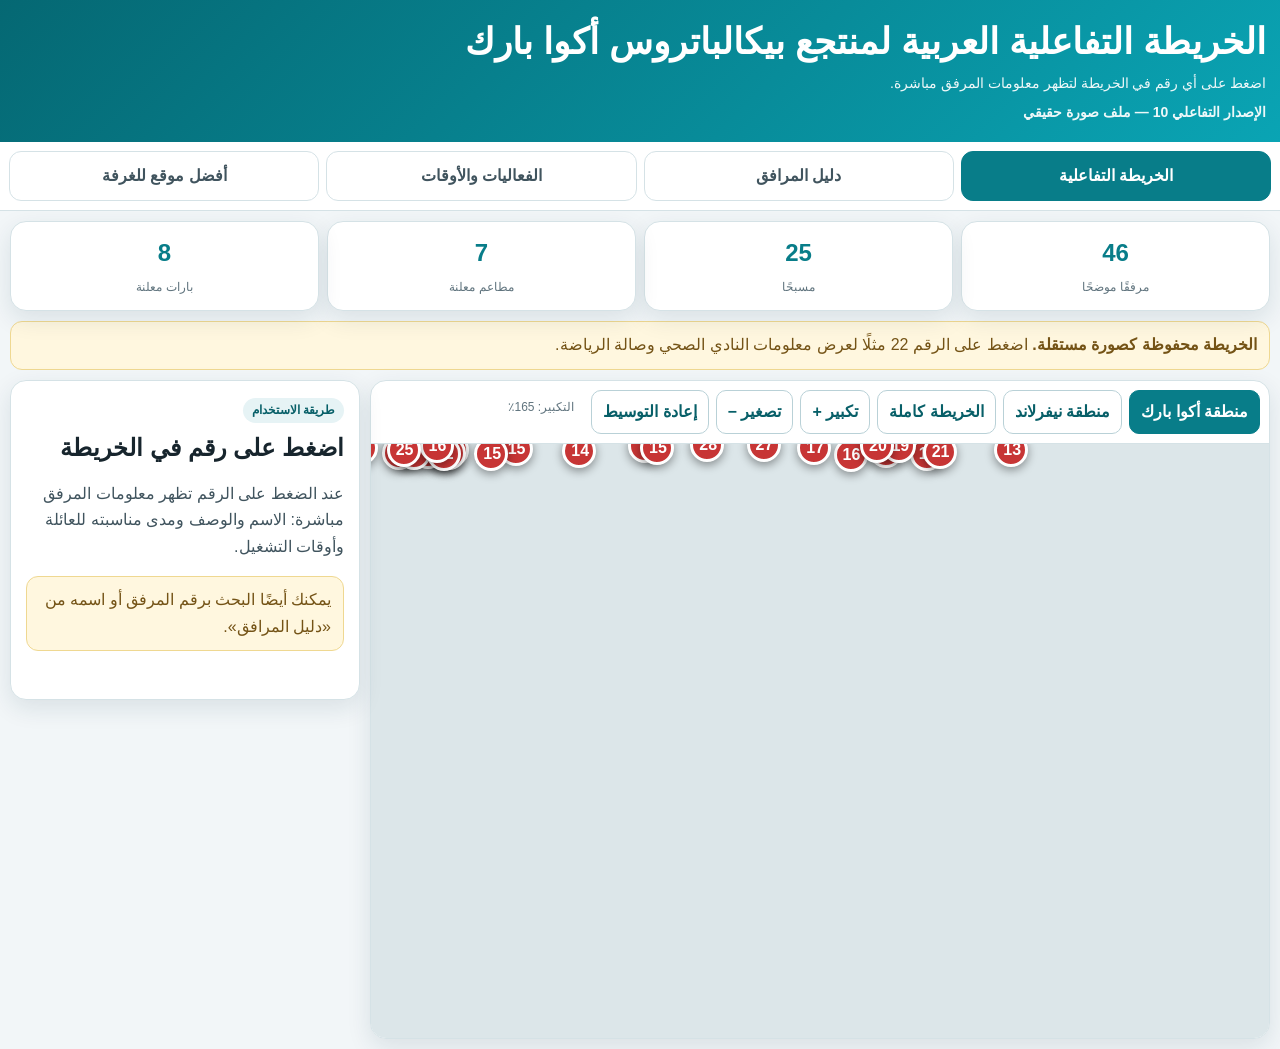
==== interactive-v10.html @ 192f9cc9 "نشر الإصدار 10 بملف صورة حقيقي" ====
<!doctype html>
<html lang="ar" dir="rtl">
<head>
<meta charset="utf-8">
<meta name="viewport" content="width=device-width,initial-scale=1,viewport-fit=cover">
<meta name="theme-color" content="#087d89">
<meta http-equiv="Cache-Control" content="no-cache, no-store, must-revalidate">
<meta http-equiv="Pragma" content="no-cache">
<meta http-equiv="Expires" content="0">
<title>الخريطة التفاعلية العربية لمنتجع بيكالباتروس أكوا بارك</title>
<link rel="stylesheet" href="style.css?v=10">
<style>.map-title{display:none!important}@media(max-width:680px){.hotspot{width:30px;height:30px;border-width:2px;font-size:12px}.map-viewport{min-height:440px}}</style>
</head>
<body>
<header class="hero"><div><h1>الخريطة التفاعلية العربية لمنتجع بيكالباتروس أكوا بارك</h1><p>اضغط على أي رقم في الخريطة لتظهر معلومات المرفق مباشرة.</p><p style="margin-top:6px;font-weight:800">الإصدار التفاعلي 10 — ملف صورة حقيقي</p></div></header>
<div class="tabs-wrap"><nav class="tabs">
<button class="tab active" data-view="mapView">الخريطة التفاعلية</button>
<button class="tab" data-view="facilitiesView">دليل المرافق</button>
<button class="tab" data-view="eventsView">الفعاليات والأوقات</button>
<button class="tab" data-view="roomView">أفضل موقع للغرفة</button>
</nav></div>
<main>
<section id="mapView" class="view active">
<div class="stats"><div class="card stat"><b>46</b><span>مرفقًا موضحًا</span></div><div class="card stat"><b>25</b><span>مسبحًا</span></div><div class="card stat"><b>7</b><span>مطاعم معلنة</span></div><div class="card stat"><b>8</b><span>بارات معلنة</span></div></div>
<div id="mapNotice" class="notice"><b>الخريطة محفوظة كصورة مستقلة.</b> اضغط على الرقم 22 مثلًا لعرض معلومات النادي الصحي وصالة الرياضة.</div>
<div class="map-layout">
<div class="card map-card">
<div class="map-toolbar">
<button class="tool primary" id="aquaBtn">منطقة أكوا بارك</button><button class="tool" id="neverBtn">منطقة نيفرلاند</button><button class="tool" id="fullBtn">الخريطة كاملة</button>
<button class="tool" id="zoomIn">تكبير +</button><button class="tool" id="zoomOut">تصغير −</button><button class="tool" id="resetBtn">إعادة التوسيط</button><div id="zoomInfo" class="zoom-info">التكبير: 100٪</div>
</div>
<div id="viewport" class="map-viewport"><div id="stage" class="map-stage"><img id="mapImage" src="map-v10.webp?v=10" alt="خريطة عربية لمنتجع بيكالباتروس أكوا بارك شرم الشيخ"></div></div>
</div>
<aside id="detail" class="card detail"><span class="pill">طريقة الاستخدام</span><h2>اضغط على رقم في الخريطة</h2><p>عند الضغط على الرقم تظهر معلومات المرفق مباشرة: الاسم والوصف ومدى مناسبته للعائلة وأوقات التشغيل.</p><div class="notice">يمكنك أيضًا البحث برقم المرفق أو اسمه من «دليل المرافق».</div></aside>
</div>
</section>
<section id="facilitiesView" class="view"><h2>دليل المرافق</h2><input id="search" class="search" type="search" placeholder="ابحث برقم المرفق أو اسمه: 22، مسبح، مطعم، عيادة..."><div id="filters" class="filters"></div><div id="facilityGrid" class="grid"></div></section>
<section id="eventsView" class="view"><h2>الفعاليات وأوقات التشغيل</h2><div class="notice">الأوقات الخضراء منشورة رسميًا، بينما بقية المواعيد تحتاج إلى تأكيد من الاستقبال.</div><div id="eventGrid" class="events"></div></section>
<section id="roomView" class="view"><div class="room"><div class="card box"><span class="pill">التوصية الأولى</span><h2>الدور الأرضي في منطقة غرف 7xxx</h2><p>أفضل توازن بين القرب من الألعاب والمسابح وبين الهدوء النسبي. اطلب غرفة عائلية مطلة على مسبح، في منتصف المبنى، وليست مواجهة مباشرة للزحاليق الكبيرة أو منصة العروض.</p><div class="rank"><strong>1</strong><div><b>منطقة غرف 7xxx</b><br>الأفضل للعائلة والقرب المتوازن من الخدمات.</div></div><div class="rank"><strong>2</strong><div><b>منطقة غرف 6xxx</b><br>أقرب لبعض الألعاب، لكنها أكثر حركة وضوضاء.</div></div></div><div class="card box"><h3>طلب جاهز للفندق</h3><div id="roomText" class="copybox">نرجو تخصيص غرفة عائلية في الدور الأرضي، مطلة على مسبح، ويفضل في منطقة الغرف التي تبدأ بالرقم 7 وفي منتصف المبنى، بحيث تكون قريبة من أكوا بارك الأطفال والمسابح والمطاعم والمرافق الرئيسية، ولكن ليست مواجهة مباشرة للزحاليق الكبيرة أو مناطق العروض لتجنب الضوضاء. وفي حال عدم التوفر، تكون الأولوية الثانية لمنطقة الغرف التي تبدأ بالرقم 6 في الدور الأرضي. كما نرجو أن تكون الغرف متجاورة إذا كان الحجز يشمل أكثر من غرفة.</div><button class="copy-btn" data-copy="roomText">نسخ طلب الغرفة</button></div></div></section>
</main>
<div id="sheet" class="sheet"><div class="sheet-card"><div class="sheet-head"><div><div id="sheetNumber" class="facility-num"></div><span id="sheetCat" class="pill"></span><h2 id="sheetTitle"></h2></div><button id="closeSheet" class="close" aria-label="إغلاق">×</button></div><p id="sheetDesc"></p><div class="rank"><strong>✓</strong><div><b>مناسبته للعائلة</b><br><span id="sheetFamily"></span></div></div><p><b>أوقات التشغيل:</b> <span id="sheetHours" class="hour"></span></p></div></div>
<script src="data.js?v=10"></script><script src="app.js?v=10"></script>
<script>document.getElementById('mapImage').addEventListener('error',function(){document.getElementById('mapNotice').innerHTML='<b>تعذر تحميل ملف الصورة.</b> أعد فتح الصفحة.'});</script>
</body></html>
---- style.css ----
:root{--brand:#087d89;--brand2:#075f68;--bg:#f2f6f8;--card:#fff;--ink:#17252d;--muted:#60747e;--line:#d5e2e6;--ok:#167348;--warn:#93610e;--danger:#c73535;--shadow:0 8px 25px rgba(17,59,70,.11)}
*{box-sizing:border-box}html{scroll-behavior:smooth;-webkit-text-size-adjust:100%}body{margin:0;background:var(--bg);color:var(--ink);font-family:-apple-system,BlinkMacSystemFont,"Segoe UI",Tahoma,Arial,sans-serif;line-height:1.65}button,input{font:inherit}button{-webkit-tap-highlight-color:transparent}
.hero{background:linear-gradient(135deg,#056873,#0aa4b4);color:#fff;padding:18px 14px}.hero>div,main,.tabs{max-width:1280px;margin:auto}.hero h1{margin:0 0 5px;font-size:clamp(22px,5vw,36px);line-height:1.35}.hero p{margin:0;opacity:.93;font-size:14px}
.tabs-wrap{position:sticky;top:0;z-index:20;background:rgba(255,255,255,.97);border-bottom:1px solid var(--line);backdrop-filter:blur(10px)}.tabs{display:grid;grid-template-columns:repeat(4,1fr);gap:7px;padding:9px}.tab{border:1px solid var(--line);border-radius:12px;background:#fff;color:#40545e;padding:11px 4px;font-weight:800;cursor:pointer}.tab.active{background:var(--brand);color:#fff;border-color:var(--brand)}
main{padding:10px}.view{display:none}.view.active{display:block}.card{background:var(--card);border:1px solid var(--line);border-radius:16px;box-shadow:var(--shadow)}.notice{background:#fff7df;border:1px solid #efd891;color:#745316;border-radius:12px;padding:10px 12px;margin-bottom:10px}.stats{display:grid;grid-template-columns:repeat(4,1fr);gap:8px;margin-bottom:10px}.stat{padding:11px;text-align:center}.stat b{display:block;color:var(--brand);font-size:24px}.stat span{font-size:12px;color:var(--muted)}
.map-layout{display:grid;grid-template-columns:minmax(0,1fr) 350px;gap:10px;align-items:start}.map-card{overflow:hidden}.map-toolbar{display:flex;gap:7px;flex-wrap:wrap;padding:9px;border-bottom:1px solid var(--line)}.tool{border:1px solid #b9d1d7;background:#fff;color:var(--brand2);border-radius:10px;padding:8px 11px;font-weight:800;cursor:pointer}.tool.active,.tool.primary{background:var(--brand);color:#fff;border-color:var(--brand)}.zoom-info{padding:8px 10px;color:var(--muted);font-size:12px}
.map-viewport{height:66vh;min-height:430px;overflow:auto;background:#dce6e9;position:relative;direction:ltr;overscroll-behavior:contain;-webkit-overflow-scrolling:touch;touch-action:pan-x pan-y}.map-stage{position:relative;width:100%;min-width:100%;line-height:0;direction:ltr}.map-stage img{display:block;width:100%;height:auto;user-select:none;-webkit-user-drag:none}.map-title{position:absolute;right:0;top:0;width:25%;height:25%;background:rgba(255,255,255,.96);border:1px solid #d6c9a8;border-radius:0 0 0 12px;display:flex;flex-direction:column;align-items:center;justify-content:center;text-align:center;line-height:1.35;color:var(--brand2);padding:4px;z-index:1}.map-title b{font-size:clamp(9px,1.25vw,16px)}.map-title span{font-size:clamp(8px,1vw,13px);color:#9a2939}.hotspot{position:absolute;transform:translate(-50%,-50%);width:34px;height:34px;border-radius:50%;border:3px solid #fff;background:var(--danger);color:#fff;font-weight:900;line-height:1;display:grid;place-items:center;box-shadow:0 3px 10px rgba(0,0,0,.4);cursor:pointer;z-index:2}.hotspot.selected{background:var(--brand);outline:5px solid rgba(8,125,137,.26);transform:translate(-50%,-50%) scale(1.12)}.detail{padding:15px;position:sticky;top:82px;min-height:320px}.detail .number{width:48px;height:48px;border-radius:14px;background:var(--brand);color:#fff;display:grid;place-items:center;font-size:23px;font-weight:900}.pill{display:inline-block;background:#e6f3f5;color:var(--brand2);border-radius:999px;padding:3px 9px;font-size:12px;font-weight:800}.detail h2{margin:8px 0;line-height:1.4}.detail p{color:#40545e}.detail-row{border-top:1px solid var(--line);padding-top:9px;margin-top:9px}.detail-row b{display:block;color:var(--brand2)}.hour{font-weight:800;color:var(--warn)}.hour.ok{color:var(--ok)}
.search{width:100%;border:1px solid #bdd1d6;border-radius:11px;padding:12px}.filters{display:flex;gap:7px;overflow:auto;padding:9px 0;-webkit-overflow-scrolling:touch}.filter{border:1px solid var(--line);background:#fff;border-radius:999px;padding:7px 11px;white-space:nowrap;cursor:pointer}.filter.active{background:var(--brand);color:#fff;border-color:var(--brand)}.grid{display:grid;grid-template-columns:repeat(auto-fill,minmax(245px,1fr));gap:9px}.facility,.event,.box{padding:14px}.facility{cursor:pointer}.facility-top{display:flex;gap:9px;align-items:center}.facility-num{width:39px;height:39px;border-radius:11px;background:#e6f3f5;color:var(--brand2);display:grid;place-items:center;font-weight:900;flex:none}.facility h3,.event h3{margin:2px 0;font-size:16px}.facility p,.event p{font-size:13px;color:var(--muted);margin:7px 0}.events{display:grid;grid-template-columns:repeat(auto-fill,minmax(270px,1fr));gap:9px}.time{font-size:21px;color:var(--brand2);font-weight:900}.status{display:inline-block;margin-top:7px;border-radius:999px;padding:3px 8px;font-size:12px;font-weight:800;background:#e5f4eb;color:var(--ok)}.status.warn{background:#fff0cf;color:var(--warn)}.room{display:grid;grid-template-columns:1fr 1fr;gap:10px}.rank{display:flex;gap:9px;padding:11px;margin:8px 0;border:1px solid var(--line);border-radius:11px;background:#f7fafb}.rank strong{width:35px;height:35px;border-radius:10px;background:var(--brand);color:#fff;display:grid;place-items:center;flex:none}.copybox{white-space:pre-wrap;background:#f2f6f8;border:1px dashed #a8bec6;border-radius:11px;padding:12px}.copy-btn{margin-top:8px;border:0;background:var(--brand);color:#fff;border-radius:10px;padding:10px 13px;font-weight:800;cursor:pointer}
.sheet{display:none;position:fixed;inset:0;background:rgba(0,0,0,.52);z-index:50;align-items:flex-end;justify-content:center;padding:9px}.sheet.open{display:flex}.sheet-card{width:min(680px,100%);max-height:84vh;overflow:auto;background:#fff;border-radius:20px;padding:17px}.sheet-head{display:flex;justify-content:space-between;gap:10px}.close{border:0;background:#edf3f4;width:40px;height:40px;border-radius:11px;font-size:22px;cursor:pointer}
@media(max-width:850px){.map-layout{grid-template-columns:1fr}.detail{display:none}.map-viewport{height:62vh;min-height:460px}}
@media(max-width:680px){.tabs{grid-template-columns:repeat(2,1fr)}.stats{grid-template-columns:repeat(2,1fr)}.room{grid-template-columns:1fr}.grid,.events{grid-template-columns:1fr}.map-toolbar{display:grid;grid-template-columns:repeat(3,1fr)}.tool{padding:9px 4px;font-size:13px}.zoom-info{grid-column:1/-1;text-align:center}.map-viewport{height:64vh;min-height:500px}.hotspot{width:36px;height:36px}}
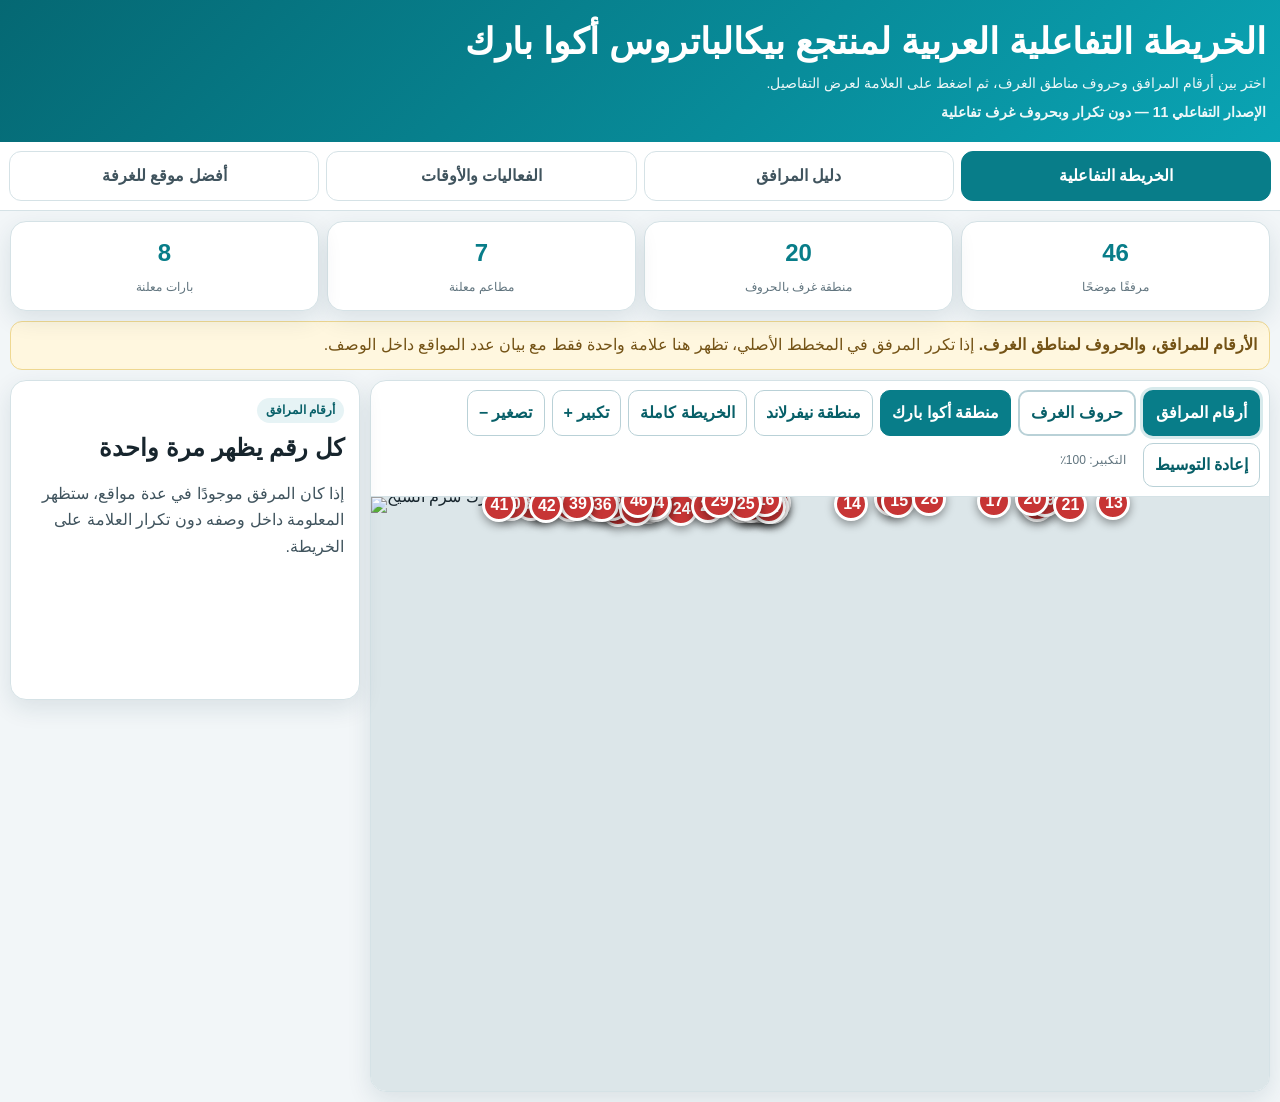
==== commit bf4e66ab: "تحديث الصفحة لعرض وضع المرافق وحروف الغرف دون تكرار" ====
--- a/interactive-v10.html
+++ b/interactive-v10.html
@@ -8,11 +8,11 @@
 <meta http-equiv="Pragma" content="no-cache">
 <meta http-equiv="Expires" content="0">
 <title>الخريطة التفاعلية العربية لمنتجع بيكالباتروس أكوا بارك</title>
-<link rel="stylesheet" href="style.css?v=10">
-<style>.map-title{display:none!important}@media(max-width:680px){.hotspot{width:30px;height:30px;border-width:2px;font-size:12px}.map-viewport{min-height:440px}}</style>
+<link rel="stylesheet" href="style.css?v=11">
+<style>.map-title{display:none!important}@media(max-width:680px){.map-viewport{min-height:440px}}</style>
 </head>
 <body>
-<header class="hero"><div><h1>الخريطة التفاعلية العربية لمنتجع بيكالباتروس أكوا بارك</h1><p>اضغط على أي رقم في الخريطة لتظهر معلومات المرفق مباشرة.</p><p style="margin-top:6px;font-weight:800">الإصدار التفاعلي 10 — ملف صورة حقيقي</p></div></header>
+<header class="hero"><div><h1>الخريطة التفاعلية العربية لمنتجع بيكالباتروس أكوا بارك</h1><p>اختر بين أرقام المرافق وحروف مناطق الغرف، ثم اضغط على العلامة لعرض التفاصيل.</p><p style="margin-top:6px;font-weight:800">الإصدار التفاعلي 11 — دون تكرار وبحروف غرف تفاعلية</p></div></header>
 <div class="tabs-wrap"><nav class="tabs">
 <button class="tab active" data-view="mapView">الخريطة التفاعلية</button>
 <button class="tab" data-view="facilitiesView">دليل المرافق</button>
@@ -21,24 +21,24 @@
 </nav></div>
 <main>
 <section id="mapView" class="view active">
-<div class="stats"><div class="card stat"><b>46</b><span>مرفقًا موضحًا</span></div><div class="card stat"><b>25</b><span>مسبحًا</span></div><div class="card stat"><b>7</b><span>مطاعم معلنة</span></div><div class="card stat"><b>8</b><span>بارات معلنة</span></div></div>
-<div id="mapNotice" class="notice"><b>الخريطة محفوظة كصورة مستقلة.</b> اضغط على الرقم 22 مثلًا لعرض معلومات النادي الصحي وصالة الرياضة.</div>
+<div class="stats"><div class="card stat"><b>46</b><span>مرفقًا موضحًا</span></div><div class="card stat"><b>20</b><span>منطقة غرف بالحروف</span></div><div class="card stat"><b>7</b><span>مطاعم معلنة</span></div><div class="card stat"><b>8</b><span>بارات معلنة</span></div></div>
+<div id="mapNotice" class="notice"><b>الأرقام للمرافق، والحروف لمناطق الغرف.</b> إذا تكرر المرفق في المخطط الأصلي، تظهر هنا علامة واحدة فقط مع بيان عدد المواقع داخل الوصف.</div>
 <div class="map-layout">
 <div class="card map-card">
 <div class="map-toolbar">
 <button class="tool primary" id="aquaBtn">منطقة أكوا بارك</button><button class="tool" id="neverBtn">منطقة نيفرلاند</button><button class="tool" id="fullBtn">الخريطة كاملة</button>
 <button class="tool" id="zoomIn">تكبير +</button><button class="tool" id="zoomOut">تصغير −</button><button class="tool" id="resetBtn">إعادة التوسيط</button><div id="zoomInfo" class="zoom-info">التكبير: 100٪</div>
 </div>
-<div id="viewport" class="map-viewport"><div id="stage" class="map-stage"><img id="mapImage" src="map-v10.webp?v=10" alt="خريطة عربية لمنتجع بيكالباتروس أكوا بارك شرم الشيخ"></div></div>
+<div id="viewport" class="map-viewport"><div id="stage" class="map-stage"><img id="mapImage" src="map-v10.webp?v=11" alt="خريطة عربية لمنتجع بيكالباتروس أكوا بارك شرم الشيخ"></div></div>
 </div>
-<aside id="detail" class="card detail"><span class="pill">طريقة الاستخدام</span><h2>اضغط على رقم في الخريطة</h2><p>عند الضغط على الرقم تظهر معلومات المرفق مباشرة: الاسم والوصف ومدى مناسبته للعائلة وأوقات التشغيل.</p><div class="notice">يمكنك أيضًا البحث برقم المرفق أو اسمه من «دليل المرافق».</div></aside>
+<aside id="detail" class="card detail"><span class="pill">طريقة الاستخدام</span><h2>اختر نوع العلامات</h2><p>«أرقام المرافق» تعرض كل مرفق مرة واحدة، و«حروف الغرف» تعرض مباني الغرف ونطاق أرقامها.</p></aside>
 </div>
 </section>
 <section id="facilitiesView" class="view"><h2>دليل المرافق</h2><input id="search" class="search" type="search" placeholder="ابحث برقم المرفق أو اسمه: 22، مسبح، مطعم، عيادة..."><div id="filters" class="filters"></div><div id="facilityGrid" class="grid"></div></section>
 <section id="eventsView" class="view"><h2>الفعاليات وأوقات التشغيل</h2><div class="notice">الأوقات الخضراء منشورة رسميًا، بينما بقية المواعيد تحتاج إلى تأكيد من الاستقبال.</div><div id="eventGrid" class="events"></div></section>
-<section id="roomView" class="view"><div class="room"><div class="card box"><span class="pill">التوصية الأولى</span><h2>الدور الأرضي في منطقة غرف 7xxx</h2><p>أفضل توازن بين القرب من الألعاب والمسابح وبين الهدوء النسبي. اطلب غرفة عائلية مطلة على مسبح، في منتصف المبنى، وليست مواجهة مباشرة للزحاليق الكبيرة أو منصة العروض.</p><div class="rank"><strong>1</strong><div><b>منطقة غرف 7xxx</b><br>الأفضل للعائلة والقرب المتوازن من الخدمات.</div></div><div class="rank"><strong>2</strong><div><b>منطقة غرف 6xxx</b><br>أقرب لبعض الألعاب، لكنها أكثر حركة وضوضاء.</div></div></div><div class="card box"><h3>طلب جاهز للفندق</h3><div id="roomText" class="copybox">نرجو تخصيص غرفة عائلية في الدور الأرضي، مطلة على مسبح، ويفضل في منطقة الغرف التي تبدأ بالرقم 7 وفي منتصف المبنى، بحيث تكون قريبة من أكوا بارك الأطفال والمسابح والمطاعم والمرافق الرئيسية، ولكن ليست مواجهة مباشرة للزحاليق الكبيرة أو مناطق العروض لتجنب الضوضاء. وفي حال عدم التوفر، تكون الأولوية الثانية لمنطقة الغرف التي تبدأ بالرقم 6 في الدور الأرضي. كما نرجو أن تكون الغرف متجاورة إذا كان الحجز يشمل أكثر من غرفة.</div><button class="copy-btn" data-copy="roomText">نسخ طلب الغرفة</button></div></div></section>
+<section id="roomView" class="view"><div class="room"><div class="card box"><span class="pill">التوصية الأولى</span><h2>الدور الأرضي في منطقة غرف 7xxx</h2><p>أفضل توازن بين القرب من الألعاب والمسابح وبين الهدوء النسبي. اطلب غرفة عائلية مطلة على مسبح، في منتصف المبنى، وليست مواجهة مباشرة للزحاليق الكبيرة أو منصة العروض.</p><div class="rank"><strong>1</strong><div><b>منطقة O — غرف 7001 إلى 7076</b><br>الأفضل للعائلة والقرب المتوازن من الخدمات.</div></div><div class="rank"><strong>2</strong><div><b>منطقة N — غرف 6001 إلى 6053</b><br>أقرب لبعض الألعاب، لكنها أكثر حركة وضوضاء.</div></div></div><div class="card box"><h3>طلب جاهز للفندق</h3><div id="roomText" class="copybox">نرجو تخصيص غرفة عائلية في الدور الأرضي، مطلة على مسبح، ويفضل في منطقة O التي تضم الغرف 7001–7076 وفي منتصف المبنى، بحيث تكون قريبة من أكوا بارك الأطفال والمسابح والمطاعم والمرافق الرئيسية، ولكن ليست مواجهة مباشرة للزحاليق الكبيرة أو مناطق العروض لتجنب الضوضاء. وفي حال عدم التوفر، تكون الأولوية الثانية لمنطقة N التي تضم الغرف 6001–6053 في الدور الأرضي. كما نرجو أن تكون الغرف متجاورة إذا كان الحجز يشمل أكثر من غرفة.</div><button class="copy-btn" data-copy="roomText">نسخ طلب الغرفة</button></div></div></section>
 </main>
-<div id="sheet" class="sheet"><div class="sheet-card"><div class="sheet-head"><div><div id="sheetNumber" class="facility-num"></div><span id="sheetCat" class="pill"></span><h2 id="sheetTitle"></h2></div><button id="closeSheet" class="close" aria-label="إغلاق">×</button></div><p id="sheetDesc"></p><div class="rank"><strong>✓</strong><div><b>مناسبته للعائلة</b><br><span id="sheetFamily"></span></div></div><p><b>أوقات التشغيل:</b> <span id="sheetHours" class="hour"></span></p></div></div>
-<script src="data.js?v=10"></script><script src="app.js?v=10"></script>
+<div id="sheet" class="sheet"><div class="sheet-card"><div class="sheet-head"><div><div id="sheetNumber" class="facility-num"></div><span id="sheetCat" class="pill"></span><h2 id="sheetTitle"></h2></div><button id="closeSheet" class="close" aria-label="إغلاق">×</button></div><p id="sheetDesc"></p><div class="rank"><strong>✓</strong><div><b>معلومة إضافية</b><br><span id="sheetFamily"></span></div></div><p><b>التشغيل أو الحالة:</b> <span id="sheetHours" class="hour"></span></p></div></div>
+<script src="data.js?v=11"></script><script src="app.js?v=11"></script>
 <script>document.getElementById('mapImage').addEventListener('error',function(){document.getElementById('mapNotice').innerHTML='<b>تعذر تحميل ملف الصورة.</b> أعد فتح الصفحة.'});</script>
-</body></html>
+</body></html>
--- a/style.css
+++ b/style.css
@@ -1,11 +1,13 @@
-:root{--brand:#087d89;--brand2:#075f68;--bg:#f2f6f8;--card:#fff;--ink:#17252d;--muted:#60747e;--line:#d5e2e6;--ok:#167348;--warn:#93610e;--danger:#c73535;--shadow:0 8px 25px rgba(17,59,70,.11)}
-*{box-sizing:border-box}html{scroll-behavior:smooth;-webkit-text-size-adjust:100%}body{margin:0;background:var(--bg);color:var(--ink);font-family:-apple-system,BlinkMacSystemFont,"Segoe UI",Tahoma,Arial,sans-serif;line-height:1.65}button,input{font:inherit}button{-webkit-tap-highlight-color:transparent}
+:root{--brand:#087d89;--brand2:#075f68;--bg:#f2f6f8;--card:#fff;--ink:#17252d;--muted:#60747e;--line:#d5e2e6;--ok:#167348;--warn:#93610e;--danger:#c73535;--rooms:#294f78;--shadow:0 8px 25px rgba(17,59,70,.11)}
+*{box-sizing:border-box}html{scroll-behavior:smooth;-webkit-text-size-adjust:100%}body{margin:0;background:var(--bg);color:var(--ink);font-family:-apple-system,BlinkMacSystemFont,"Segoe UI",Tahoma,Arial,sans-serif;line-height:1.65}button,input{font:inherit}button{-webkit-tap-highlight-color:transparent}[hidden]{display:none!important}
 .hero{background:linear-gradient(135deg,#056873,#0aa4b4);color:#fff;padding:18px 14px}.hero>div,main,.tabs{max-width:1280px;margin:auto}.hero h1{margin:0 0 5px;font-size:clamp(22px,5vw,36px);line-height:1.35}.hero p{margin:0;opacity:.93;font-size:14px}
 .tabs-wrap{position:sticky;top:0;z-index:20;background:rgba(255,255,255,.97);border-bottom:1px solid var(--line);backdrop-filter:blur(10px)}.tabs{display:grid;grid-template-columns:repeat(4,1fr);gap:7px;padding:9px}.tab{border:1px solid var(--line);border-radius:12px;background:#fff;color:#40545e;padding:11px 4px;font-weight:800;cursor:pointer}.tab.active{background:var(--brand);color:#fff;border-color:var(--brand)}
 main{padding:10px}.view{display:none}.view.active{display:block}.card{background:var(--card);border:1px solid var(--line);border-radius:16px;box-shadow:var(--shadow)}.notice{background:#fff7df;border:1px solid #efd891;color:#745316;border-radius:12px;padding:10px 12px;margin-bottom:10px}.stats{display:grid;grid-template-columns:repeat(4,1fr);gap:8px;margin-bottom:10px}.stat{padding:11px;text-align:center}.stat b{display:block;color:var(--brand);font-size:24px}.stat span{font-size:12px;color:var(--muted)}
-.map-layout{display:grid;grid-template-columns:minmax(0,1fr) 350px;gap:10px;align-items:start}.map-card{overflow:hidden}.map-toolbar{display:flex;gap:7px;flex-wrap:wrap;padding:9px;border-bottom:1px solid var(--line)}.tool{border:1px solid #b9d1d7;background:#fff;color:var(--brand2);border-radius:10px;padding:8px 11px;font-weight:800;cursor:pointer}.tool.active,.tool.primary{background:var(--brand);color:#fff;border-color:var(--brand)}.zoom-info{padding:8px 10px;color:var(--muted);font-size:12px}
-.map-viewport{height:66vh;min-height:430px;overflow:auto;background:#dce6e9;position:relative;direction:ltr;overscroll-behavior:contain;-webkit-overflow-scrolling:touch;touch-action:pan-x pan-y}.map-stage{position:relative;width:100%;min-width:100%;line-height:0;direction:ltr}.map-stage img{display:block;width:100%;height:auto;user-select:none;-webkit-user-drag:none}.map-title{position:absolute;right:0;top:0;width:25%;height:25%;background:rgba(255,255,255,.96);border:1px solid #d6c9a8;border-radius:0 0 0 12px;display:flex;flex-direction:column;align-items:center;justify-content:center;text-align:center;line-height:1.35;color:var(--brand2);padding:4px;z-index:1}.map-title b{font-size:clamp(9px,1.25vw,16px)}.map-title span{font-size:clamp(8px,1vw,13px);color:#9a2939}.hotspot{position:absolute;transform:translate(-50%,-50%);width:34px;height:34px;border-radius:50%;border:3px solid #fff;background:var(--danger);color:#fff;font-weight:900;line-height:1;display:grid;place-items:center;box-shadow:0 3px 10px rgba(0,0,0,.4);cursor:pointer;z-index:2}.hotspot.selected{background:var(--brand);outline:5px solid rgba(8,125,137,.26);transform:translate(-50%,-50%) scale(1.12)}.detail{padding:15px;position:sticky;top:82px;min-height:320px}.detail .number{width:48px;height:48px;border-radius:14px;background:var(--brand);color:#fff;display:grid;place-items:center;font-size:23px;font-weight:900}.pill{display:inline-block;background:#e6f3f5;color:var(--brand2);border-radius:999px;padding:3px 9px;font-size:12px;font-weight:800}.detail h2{margin:8px 0;line-height:1.4}.detail p{color:#40545e}.detail-row{border-top:1px solid var(--line);padding-top:9px;margin-top:9px}.detail-row b{display:block;color:var(--brand2)}.hour{font-weight:800;color:var(--warn)}.hour.ok{color:var(--ok)}
-.search{width:100%;border:1px solid #bdd1d6;border-radius:11px;padding:12px}.filters{display:flex;gap:7px;overflow:auto;padding:9px 0;-webkit-overflow-scrolling:touch}.filter{border:1px solid var(--line);background:#fff;border-radius:999px;padding:7px 11px;white-space:nowrap;cursor:pointer}.filter.active{background:var(--brand);color:#fff;border-color:var(--brand)}.grid{display:grid;grid-template-columns:repeat(auto-fill,minmax(245px,1fr));gap:9px}.facility,.event,.box{padding:14px}.facility{cursor:pointer}.facility-top{display:flex;gap:9px;align-items:center}.facility-num{width:39px;height:39px;border-radius:11px;background:#e6f3f5;color:var(--brand2);display:grid;place-items:center;font-weight:900;flex:none}.facility h3,.event h3{margin:2px 0;font-size:16px}.facility p,.event p{font-size:13px;color:var(--muted);margin:7px 0}.events{display:grid;grid-template-columns:repeat(auto-fill,minmax(270px,1fr));gap:9px}.time{font-size:21px;color:var(--brand2);font-weight:900}.status{display:inline-block;margin-top:7px;border-radius:999px;padding:3px 8px;font-size:12px;font-weight:800;background:#e5f4eb;color:var(--ok)}.status.warn{background:#fff0cf;color:var(--warn)}.room{display:grid;grid-template-columns:1fr 1fr;gap:10px}.rank{display:flex;gap:9px;padding:11px;margin:8px 0;border:1px solid var(--line);border-radius:11px;background:#f7fafb}.rank strong{width:35px;height:35px;border-radius:10px;background:var(--brand);color:#fff;display:grid;place-items:center;flex:none}.copybox{white-space:pre-wrap;background:#f2f6f8;border:1px dashed #a8bec6;border-radius:11px;padding:12px}.copy-btn{margin-top:8px;border:0;background:var(--brand);color:#fff;border-radius:10px;padding:10px 13px;font-weight:800;cursor:pointer}
+.map-layout{display:grid;grid-template-columns:minmax(0,1fr) 350px;gap:10px;align-items:start}.map-card{overflow:hidden}.map-toolbar{display:flex;gap:7px;flex-wrap:wrap;padding:9px;border-bottom:1px solid var(--line)}.tool{border:1px solid #b9d1d7;background:#fff;color:var(--brand2);border-radius:10px;padding:8px 11px;font-weight:800;cursor:pointer}.tool.active,.tool.primary{background:var(--brand);color:#fff;border-color:var(--brand)}.tool.map-mode{border-width:2px}.tool.map-mode.active{box-shadow:0 0 0 3px rgba(8,125,137,.16)}.zoom-info{padding:8px 10px;color:var(--muted);font-size:12px}
+.map-viewport{height:66vh;min-height:430px;overflow:auto;background:#dce6e9;position:relative;direction:ltr;overscroll-behavior:contain;-webkit-overflow-scrolling:touch;touch-action:pan-x pan-y}.map-stage{position:relative;width:100%;min-width:100%;line-height:0;direction:ltr}.map-stage img{display:block;width:100%;height:auto;user-select:none;-webkit-user-drag:none}.map-title{position:absolute;right:0;top:0;width:25%;height:25%;background:rgba(255,255,255,.96);border:1px solid #d6c9a8;border-radius:0 0 0 12px;display:flex;flex-direction:column;align-items:center;justify-content:center;text-align:center;line-height:1.35;color:var(--brand2);padding:4px;z-index:1}.map-title b{font-size:clamp(9px,1.25vw,16px)}.map-title span{font-size:clamp(8px,1vw,13px);color:#9a2939}
+.hotspot,.room-hotspot{position:absolute;transform:translate(-50%,-50%);width:34px;height:34px;border-radius:50%;border:3px solid #fff;color:#fff;font-weight:900;line-height:1;display:grid;place-items:center;box-shadow:0 3px 10px rgba(0,0,0,.4);cursor:pointer;z-index:2}.hotspot{background:var(--danger)}.room-hotspot{background:var(--rooms);font-family:Arial,sans-serif}.hotspot.selected{background:var(--brand);outline:5px solid rgba(8,125,137,.26);transform:translate(-50%,-50%) scale(1.12)}.room-hotspot.selected{background:#d58b16;outline:5px solid rgba(213,139,22,.25);transform:translate(-50%,-50%) scale(1.12)}
+.detail{padding:15px;position:sticky;top:82px;min-height:320px}.detail .number{width:48px;height:48px;border-radius:14px;background:var(--brand);color:#fff;display:grid;place-items:center;font-size:23px;font-weight:900}.detail .room-number{background:var(--rooms);font-family:Arial,sans-serif}.pill{display:inline-block;background:#e6f3f5;color:var(--brand2);border-radius:999px;padding:3px 9px;font-size:12px;font-weight:800}.detail h2{margin:8px 0;line-height:1.4}.detail p{color:#40545e}.detail-row{border-top:1px solid var(--line);padding-top:9px;margin-top:9px}.detail-row b{display:block;color:var(--brand2)}.multiple-note{background:#fff8e8;border-radius:10px;padding:9px}.hour{font-weight:800;color:var(--warn)}.hour.ok{color:var(--ok)}
+.search{width:100%;border:1px solid #bdd1d6;border-radius:11px;padding:12px}.filters{display:flex;gap:7px;overflow:auto;padding:9px 0;-webkit-overflow-scrolling:touch}.filter{border:1px solid var(--line);background:#fff;border-radius:999px;padding:7px 11px;white-space:nowrap;cursor:pointer}.filter.active{background:var(--brand);color:#fff;border-color:var(--brand)}.grid{display:grid;grid-template-columns:repeat(auto-fill,minmax(245px,1fr));gap:9px}.facility,.event,.box{padding:14px}.facility{cursor:pointer}.facility-top{display:flex;gap:9px;align-items:center}.facility-num{width:39px;height:39px;border-radius:11px;background:#e6f3f5;color:var(--brand2);display:grid;place-items:center;font-weight:900;flex:none}.facility h3,.event h3{margin:2px 0;font-size:16px}.facility p,.event p{font-size:13px;color:var(--muted);margin:7px 0}.location-count{margin-top:8px;padding:5px 8px;border-radius:8px;background:#fff4dc;color:#79530c;font-size:12px;font-weight:800}.events{display:grid;grid-template-columns:repeat(auto-fill,minmax(270px,1fr));gap:9px}.time{font-size:21px;color:var(--brand2);font-weight:900}.status{display:inline-block;margin-top:7px;border-radius:999px;padding:3px 8px;font-size:12px;font-weight:800;background:#e5f4eb;color:var(--ok)}.status.warn{background:#fff0cf;color:var(--warn)}.room{display:grid;grid-template-columns:1fr 1fr;gap:10px}.rank{display:flex;gap:9px;padding:11px;margin:8px 0;border:1px solid var(--line);border-radius:11px;background:#f7fafb}.rank strong{width:35px;height:35px;border-radius:10px;background:var(--brand);color:#fff;display:grid;place-items:center;flex:none}.copybox{white-space:pre-wrap;background:#f2f6f8;border:1px dashed #a8bec6;border-radius:11px;padding:12px}.copy-btn{margin-top:8px;border:0;background:var(--brand);color:#fff;border-radius:10px;padding:10px 13px;font-weight:800;cursor:pointer}.room-legend{margin-top:12px}.room-zone-grid{display:grid;grid-template-columns:repeat(auto-fill,minmax(170px,1fr));gap:8px}.room-zone-card{display:flex;align-items:center;gap:9px;border:1px solid var(--line);background:#f8fbfc;border-radius:11px;padding:9px;text-align:right;cursor:pointer}.room-zone-card strong{width:34px;height:34px;border-radius:10px;background:var(--rooms);color:#fff;display:grid;place-items:center;font-family:Arial,sans-serif;flex:none}.room-zone-card span{font-size:13px;color:#40545e}.room-zone-card:active{transform:scale(.99)}
 .sheet{display:none;position:fixed;inset:0;background:rgba(0,0,0,.52);z-index:50;align-items:flex-end;justify-content:center;padding:9px}.sheet.open{display:flex}.sheet-card{width:min(680px,100%);max-height:84vh;overflow:auto;background:#fff;border-radius:20px;padding:17px}.sheet-head{display:flex;justify-content:space-between;gap:10px}.close{border:0;background:#edf3f4;width:40px;height:40px;border-radius:11px;font-size:22px;cursor:pointer}
 @media(max-width:850px){.map-layout{grid-template-columns:1fr}.detail{display:none}.map-viewport{height:62vh;min-height:460px}}
-@media(max-width:680px){.tabs{grid-template-columns:repeat(2,1fr)}.stats{grid-template-columns:repeat(2,1fr)}.room{grid-template-columns:1fr}.grid,.events{grid-template-columns:1fr}.map-toolbar{display:grid;grid-template-columns:repeat(3,1fr)}.tool{padding:9px 4px;font-size:13px}.zoom-info{grid-column:1/-1;text-align:center}.map-viewport{height:64vh;min-height:500px}.hotspot{width:36px;height:36px}}+@media(max-width:680px){.tabs{grid-template-columns:repeat(2,1fr)}.stats{grid-template-columns:repeat(2,1fr)}.room{grid-template-columns:1fr}.grid,.events{grid-template-columns:1fr}.map-toolbar{display:grid;grid-template-columns:repeat(3,1fr)}.tool{padding:9px 4px;font-size:12px}.zoom-info{grid-column:1/-1;text-align:center}.map-viewport{height:64vh;min-height:500px}.hotspot,.room-hotspot{width:30px;height:30px;border-width:2px;font-size:12px}.room-zone-grid{grid-template-columns:repeat(2,1fr)}.room-zone-card{padding:7px}.room-zone-card span{font-size:11px}}
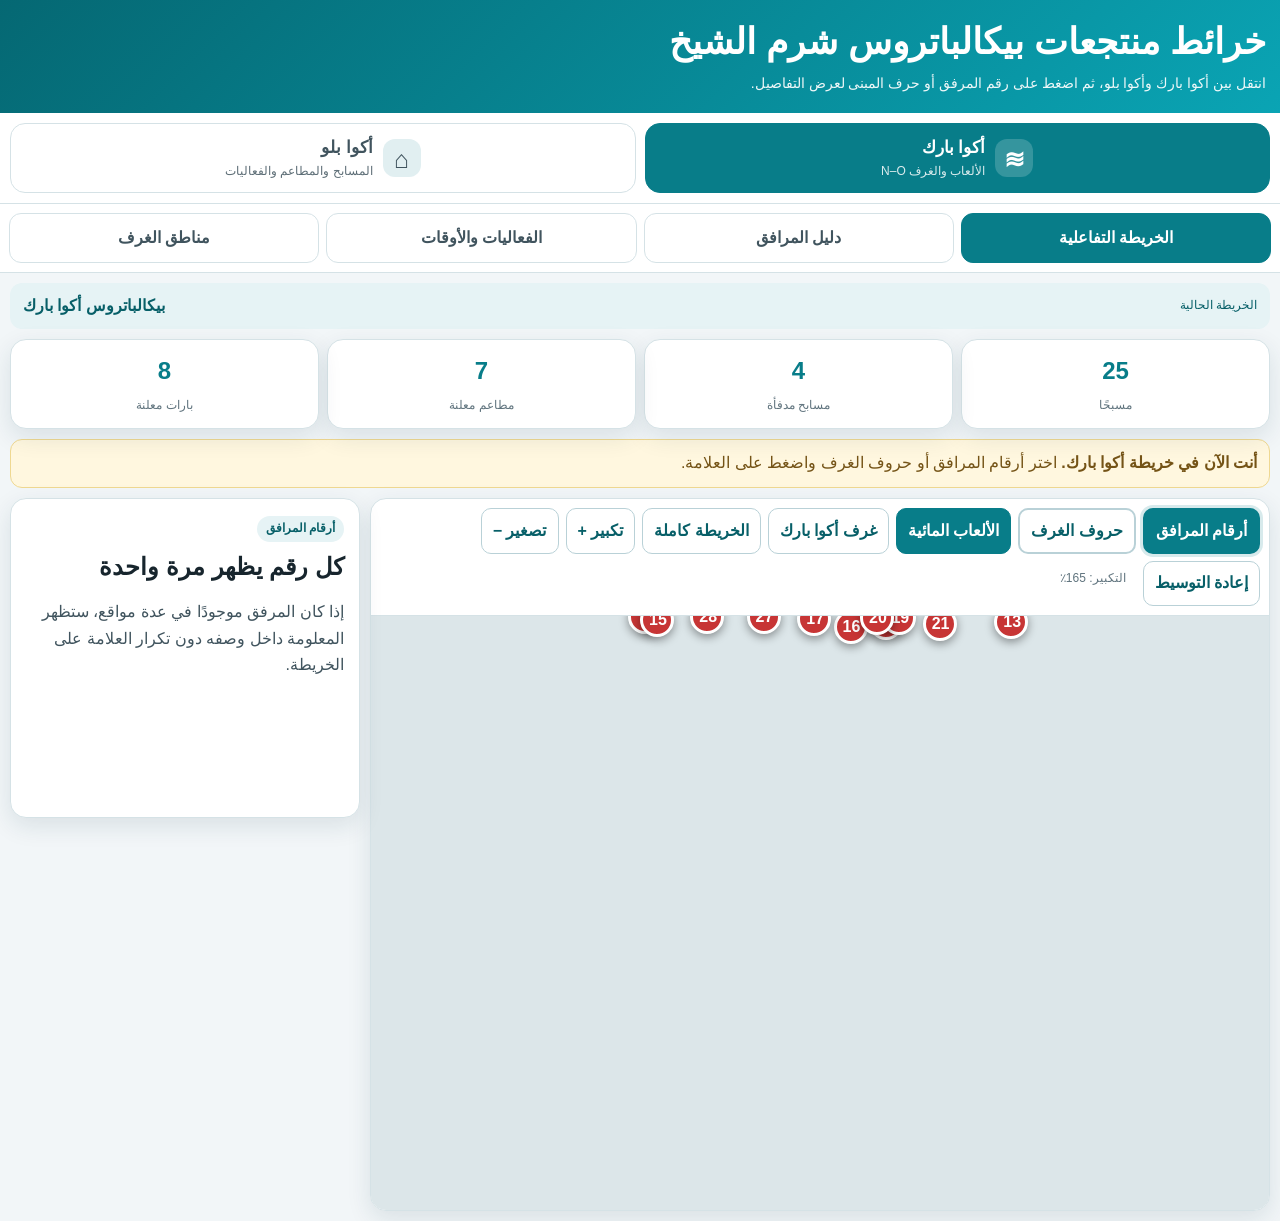
==== commit d9ddc837: "تحويل الرابط الحالي إلى إصدار أكوا بارك وأكوا بلو" ====
--- a/interactive-v10.html
+++ b/interactive-v10.html
@@ -1,44 +1 @@
-<!doctype html>
-<html lang="ar" dir="rtl">
-<head>
-<meta charset="utf-8">
-<meta name="viewport" content="width=device-width,initial-scale=1,viewport-fit=cover">
-<meta name="theme-color" content="#087d89">
-<meta http-equiv="Cache-Control" content="no-cache, no-store, must-revalidate">
-<meta http-equiv="Pragma" content="no-cache">
-<meta http-equiv="Expires" content="0">
-<title>الخريطة التفاعلية العربية لمنتجع بيكالباتروس أكوا بارك</title>
-<link rel="stylesheet" href="style.css?v=11">
-<style>.map-title{display:none!important}@media(max-width:680px){.map-viewport{min-height:440px}}</style>
-</head>
-<body>
-<header class="hero"><div><h1>الخريطة التفاعلية العربية لمنتجع بيكالباتروس أكوا بارك</h1><p>اختر بين أرقام المرافق وحروف مناطق الغرف، ثم اضغط على العلامة لعرض التفاصيل.</p><p style="margin-top:6px;font-weight:800">الإصدار التفاعلي 11 — دون تكرار وبحروف غرف تفاعلية</p></div></header>
-<div class="tabs-wrap"><nav class="tabs">
-<button class="tab active" data-view="mapView">الخريطة التفاعلية</button>
-<button class="tab" data-view="facilitiesView">دليل المرافق</button>
-<button class="tab" data-view="eventsView">الفعاليات والأوقات</button>
-<button class="tab" data-view="roomView">أفضل موقع للغرفة</button>
-</nav></div>
-<main>
-<section id="mapView" class="view active">
-<div class="stats"><div class="card stat"><b>46</b><span>مرفقًا موضحًا</span></div><div class="card stat"><b>20</b><span>منطقة غرف بالحروف</span></div><div class="card stat"><b>7</b><span>مطاعم معلنة</span></div><div class="card stat"><b>8</b><span>بارات معلنة</span></div></div>
-<div id="mapNotice" class="notice"><b>الأرقام للمرافق، والحروف لمناطق الغرف.</b> إذا تكرر المرفق في المخطط الأصلي، تظهر هنا علامة واحدة فقط مع بيان عدد المواقع داخل الوصف.</div>
-<div class="map-layout">
-<div class="card map-card">
-<div class="map-toolbar">
-<button class="tool primary" id="aquaBtn">منطقة أكوا بارك</button><button class="tool" id="neverBtn">منطقة نيفرلاند</button><button class="tool" id="fullBtn">الخريطة كاملة</button>
-<button class="tool" id="zoomIn">تكبير +</button><button class="tool" id="zoomOut">تصغير −</button><button class="tool" id="resetBtn">إعادة التوسيط</button><div id="zoomInfo" class="zoom-info">التكبير: 100٪</div>
-</div>
-<div id="viewport" class="map-viewport"><div id="stage" class="map-stage"><img id="mapImage" src="map-v10.webp?v=11" alt="خريطة عربية لمنتجع بيكالباتروس أكوا بارك شرم الشيخ"></div></div>
-</div>
-<aside id="detail" class="card detail"><span class="pill">طريقة الاستخدام</span><h2>اختر نوع العلامات</h2><p>«أرقام المرافق» تعرض كل مرفق مرة واحدة، و«حروف الغرف» تعرض مباني الغرف ونطاق أرقامها.</p></aside>
-</div>
-</section>
-<section id="facilitiesView" class="view"><h2>دليل المرافق</h2><input id="search" class="search" type="search" placeholder="ابحث برقم المرفق أو اسمه: 22، مسبح، مطعم، عيادة..."><div id="filters" class="filters"></div><div id="facilityGrid" class="grid"></div></section>
-<section id="eventsView" class="view"><h2>الفعاليات وأوقات التشغيل</h2><div class="notice">الأوقات الخضراء منشورة رسميًا، بينما بقية المواعيد تحتاج إلى تأكيد من الاستقبال.</div><div id="eventGrid" class="events"></div></section>
-<section id="roomView" class="view"><div class="room"><div class="card box"><span class="pill">التوصية الأولى</span><h2>الدور الأرضي في منطقة غرف 7xxx</h2><p>أفضل توازن بين القرب من الألعاب والمسابح وبين الهدوء النسبي. اطلب غرفة عائلية مطلة على مسبح، في منتصف المبنى، وليست مواجهة مباشرة للزحاليق الكبيرة أو منصة العروض.</p><div class="rank"><strong>1</strong><div><b>منطقة O — غرف 7001 إلى 7076</b><br>الأفضل للعائلة والقرب المتوازن من الخدمات.</div></div><div class="rank"><strong>2</strong><div><b>منطقة N — غرف 6001 إلى 6053</b><br>أقرب لبعض الألعاب، لكنها أكثر حركة وضوضاء.</div></div></div><div class="card box"><h3>طلب جاهز للفندق</h3><div id="roomText" class="copybox">نرجو تخصيص غرفة عائلية في الدور الأرضي، مطلة على مسبح، ويفضل في منطقة O التي تضم الغرف 7001–7076 وفي منتصف المبنى، بحيث تكون قريبة من أكوا بارك الأطفال والمسابح والمطاعم والمرافق الرئيسية، ولكن ليست مواجهة مباشرة للزحاليق الكبيرة أو مناطق العروض لتجنب الضوضاء. وفي حال عدم التوفر، تكون الأولوية الثانية لمنطقة N التي تضم الغرف 6001–6053 في الدور الأرضي. كما نرجو أن تكون الغرف متجاورة إذا كان الحجز يشمل أكثر من غرفة.</div><button class="copy-btn" data-copy="roomText">نسخ طلب الغرفة</button></div></div></section>
-</main>
-<div id="sheet" class="sheet"><div class="sheet-card"><div class="sheet-head"><div><div id="sheetNumber" class="facility-num"></div><span id="sheetCat" class="pill"></span><h2 id="sheetTitle"></h2></div><button id="closeSheet" class="close" aria-label="إغلاق">×</button></div><p id="sheetDesc"></p><div class="rank"><strong>✓</strong><div><b>معلومة إضافية</b><br><span id="sheetFamily"></span></div></div><p><b>التشغيل أو الحالة:</b> <span id="sheetHours" class="hour"></span></p></div></div>
-<script src="data.js?v=11"></script><script src="app.js?v=11"></script>
-<script>document.getElementById('mapImage').addEventListener('error',function(){document.getElementById('mapNotice').innerHTML='<b>تعذر تحميل ملف الصورة.</b> أعد فتح الصفحة.'});</script>
-</body></html>+<!doctype html><html lang="ar" dir="rtl"><head><meta charset="utf-8"><meta name="viewport" content="width=device-width,initial-scale=1"><meta http-equiv="refresh" content="0; url=interactive-v12.html"><title>جارٍ فتح الخريطة المحدثة</title><script>location.replace('interactive-v12.html');</script></head><body><p>جارٍ فتح الخريطة المحدثة… <a href="interactive-v12.html">اضغط هنا إذا لم تنتقل تلقائيًا</a></p></body></html>
